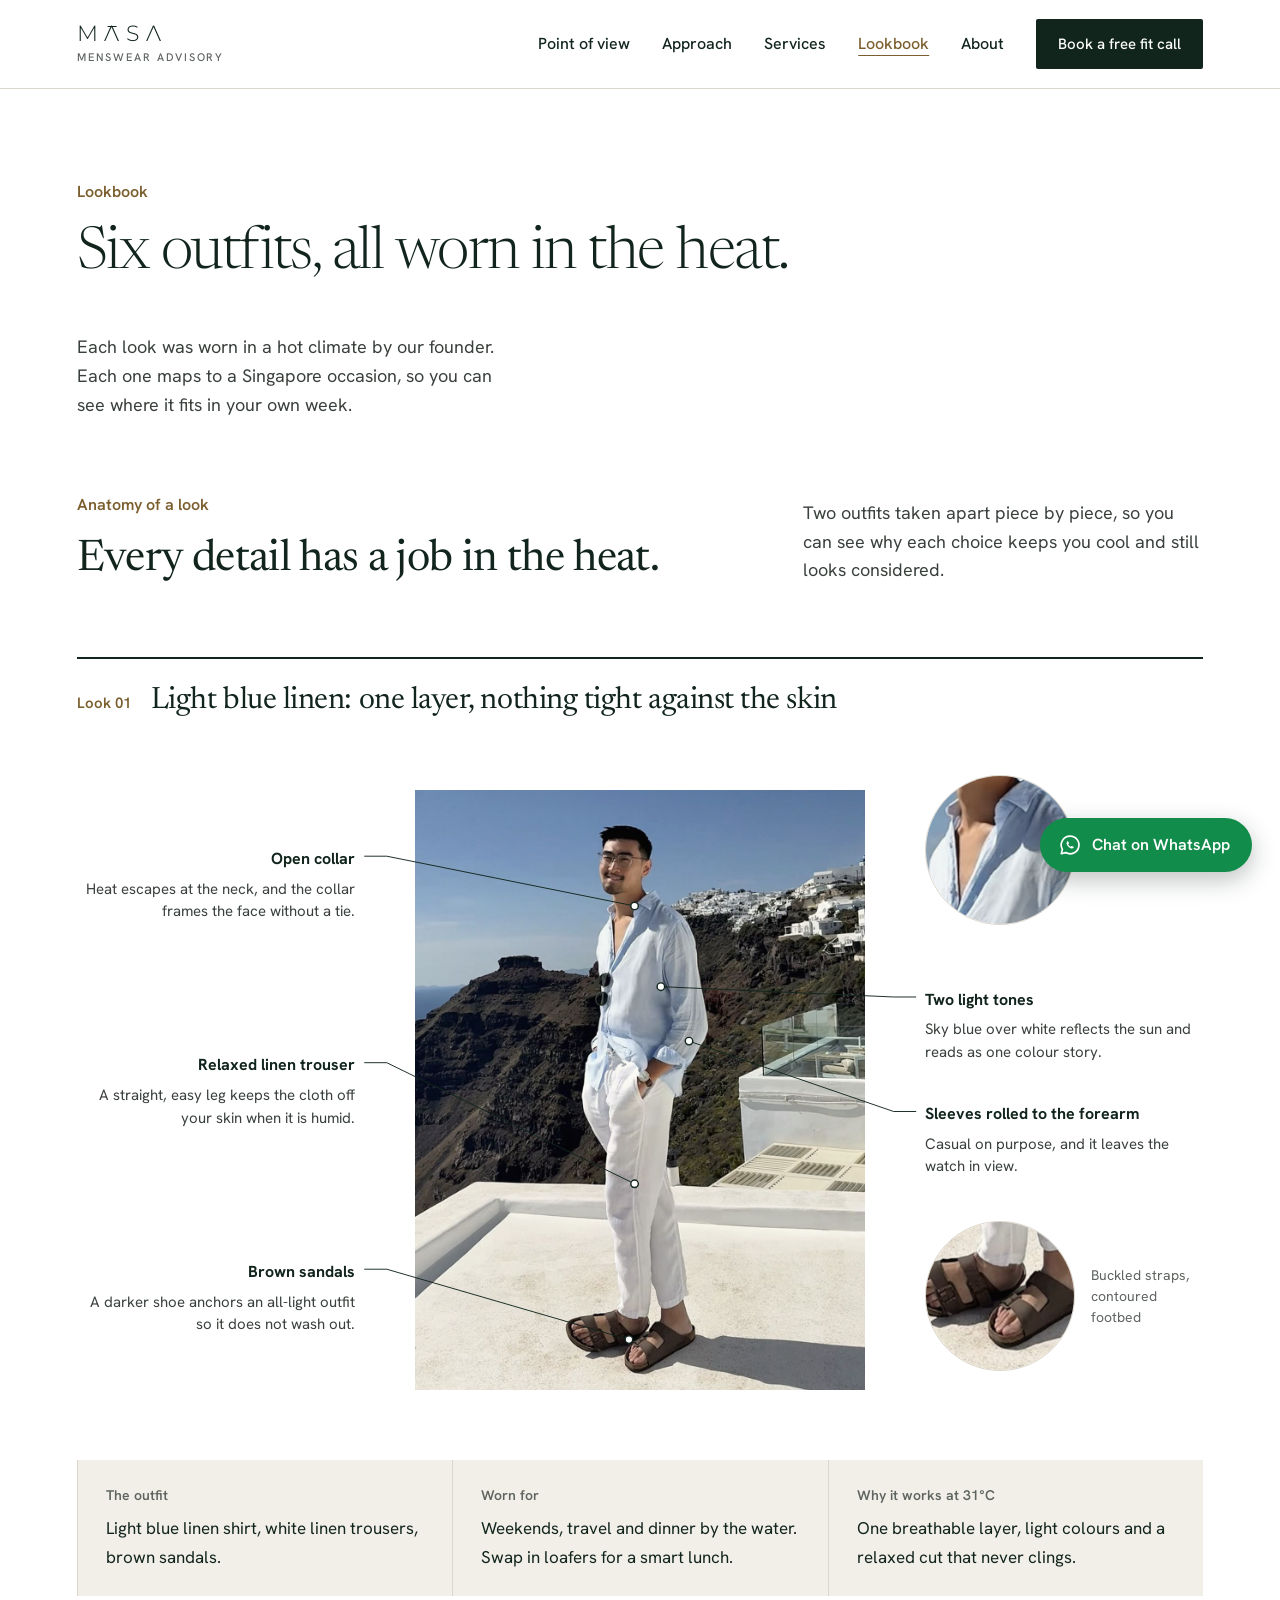
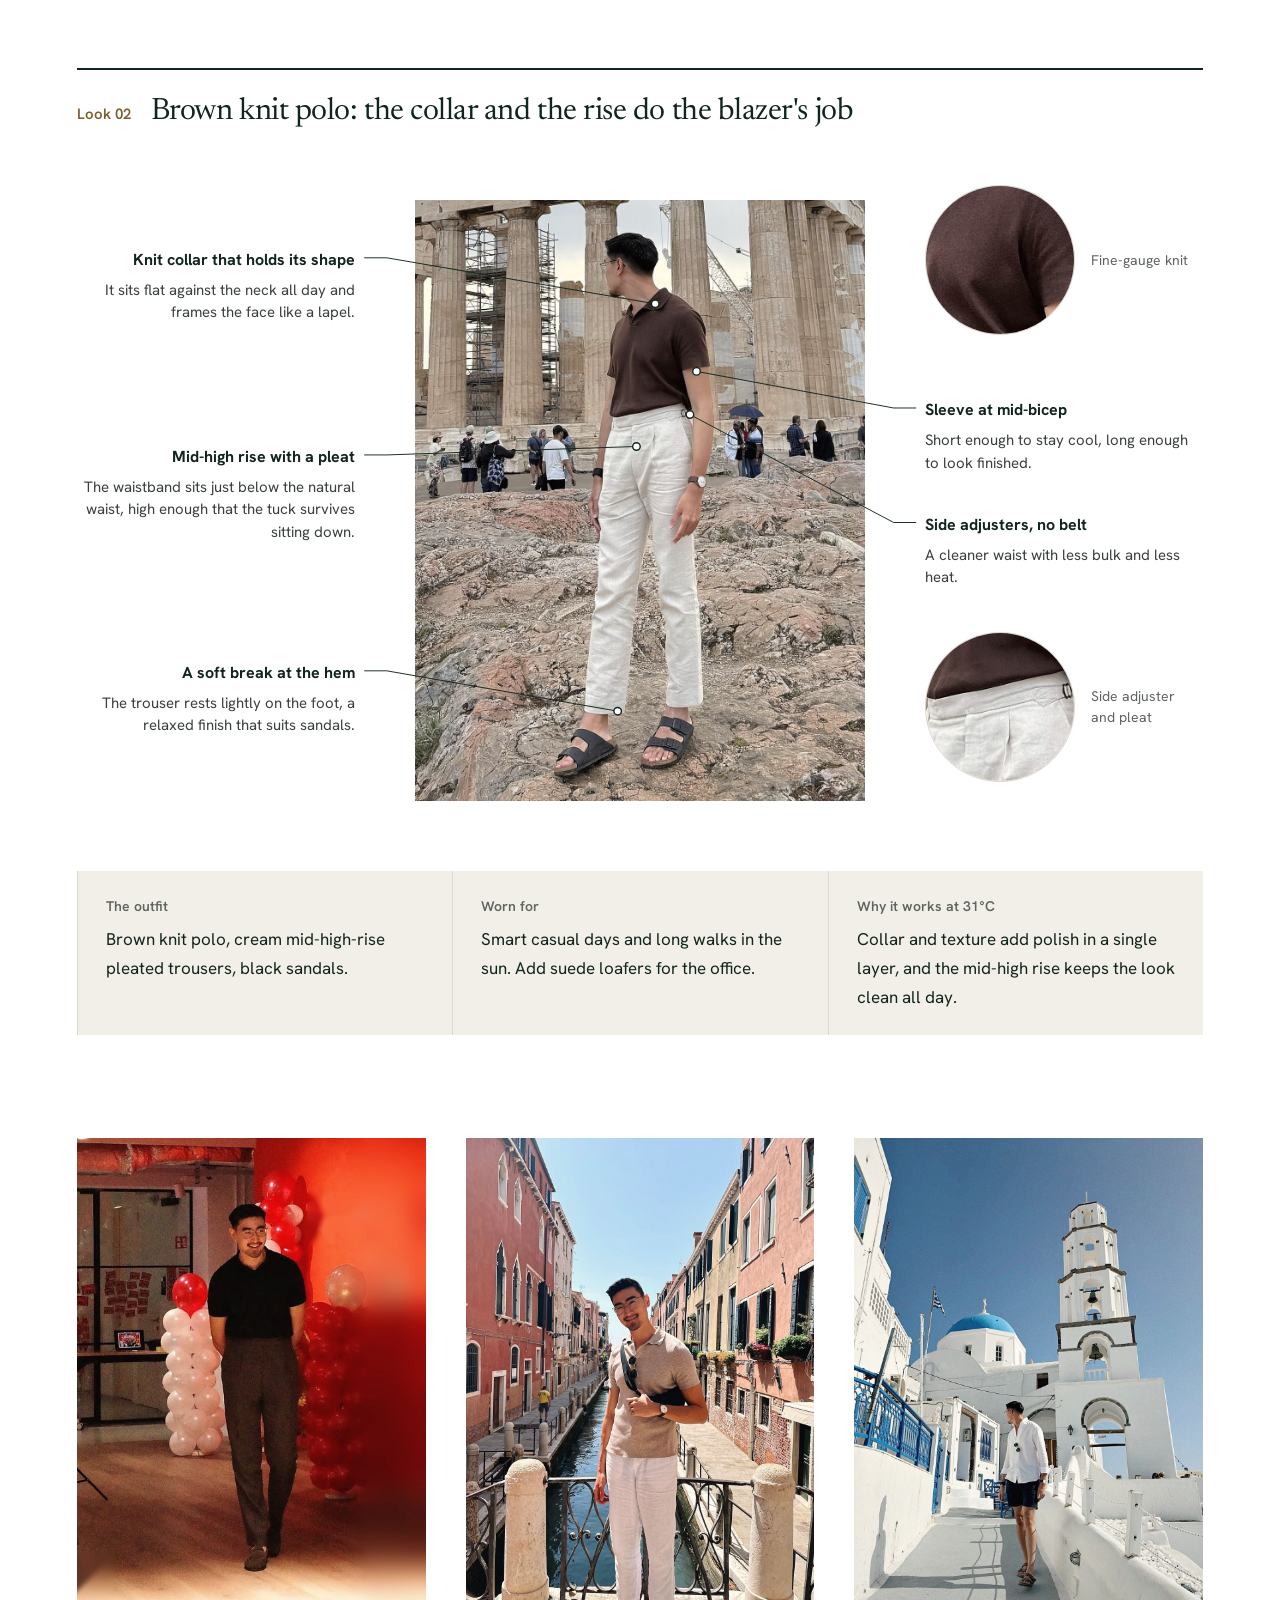
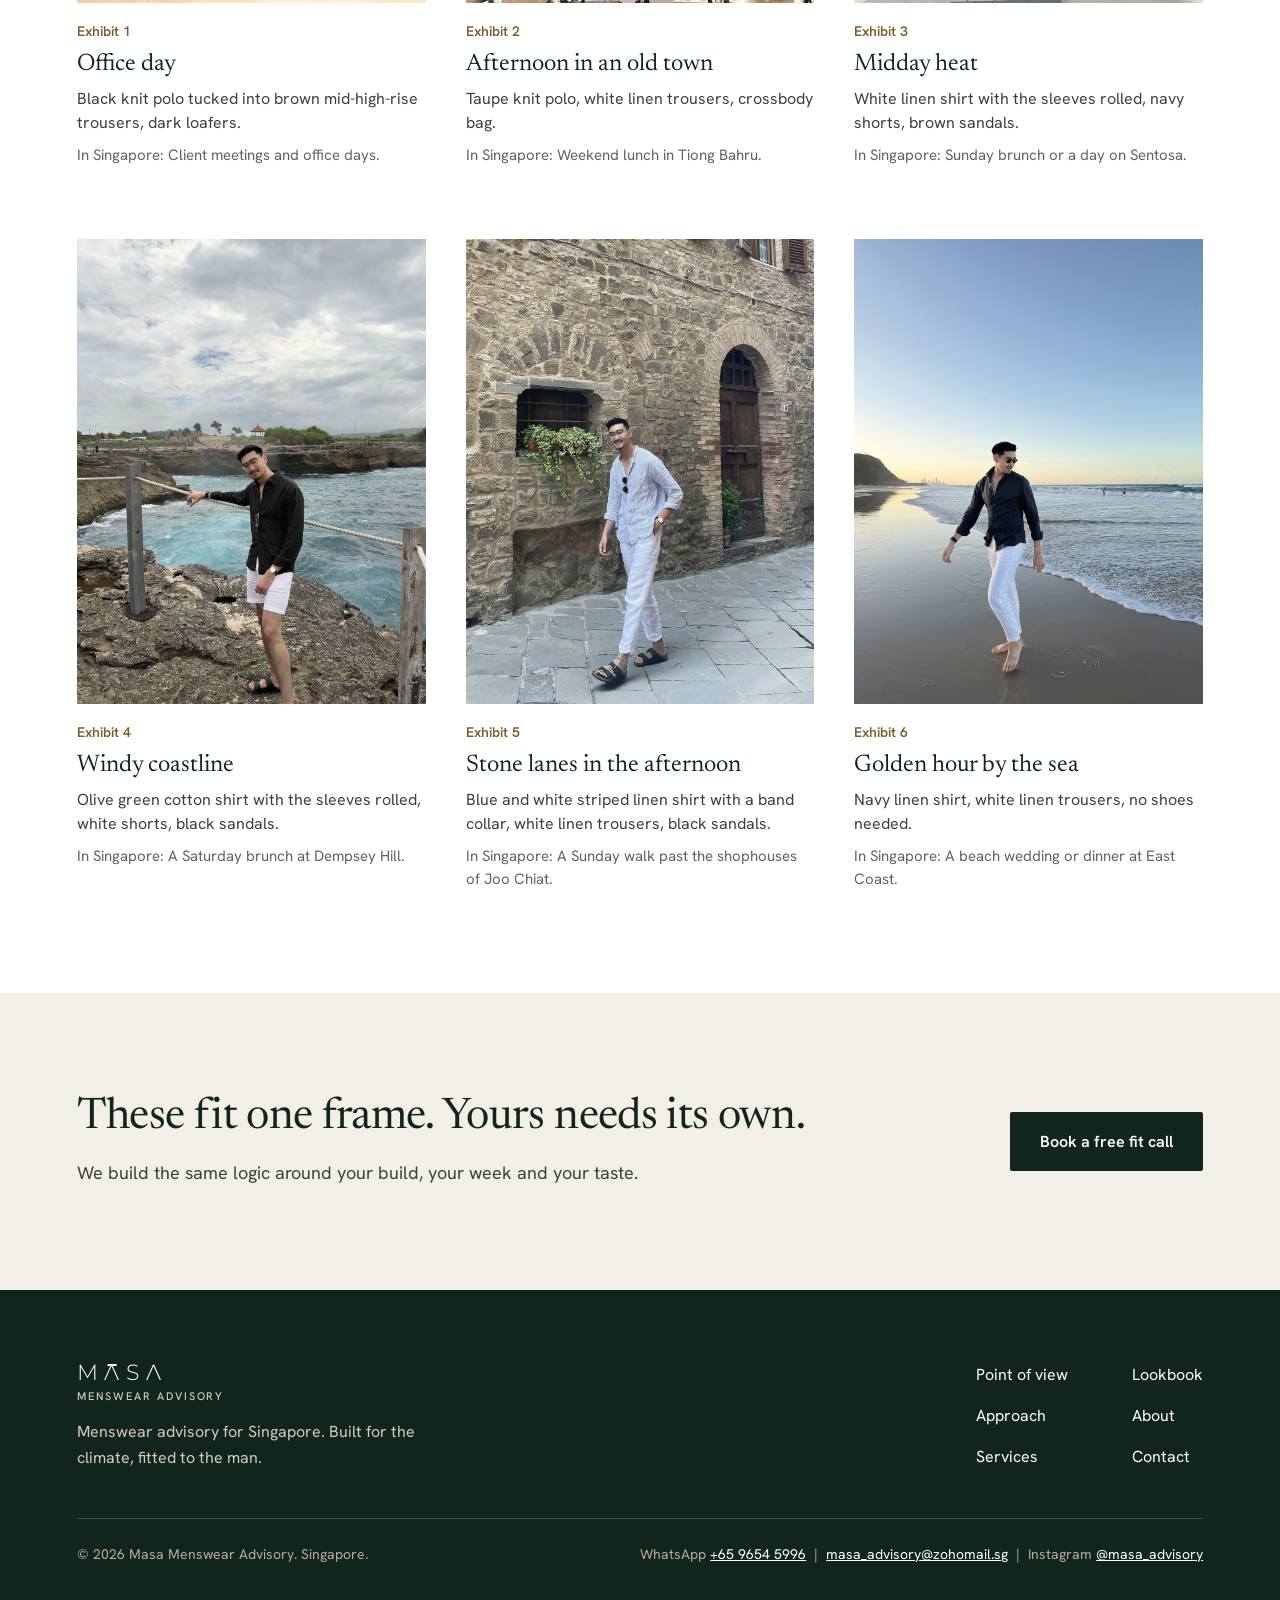
==== lookbook.html @ 7ecc82b3 "Add files via upload" ====
<!doctype html>
<html lang="en-SG">
<head>
<meta charset="utf-8">
<meta name="viewport" content="width=device-width, initial-scale=1, viewport-fit=cover">
<title>Lookbook | Masa Menswear Advisory</title>
<meta name="description" content="Masa is a menswear advisory for Singapore. Personal styling built around your frame and 31°C, with a free 30-minute fit call on WhatsApp.">
<meta property="og:title" content="Lookbook | Masa Menswear Advisory">
<meta property="og:description" content="Masa is a menswear advisory for Singapore. Personal styling built around your frame and 31°C, with a free 30-minute fit call on WhatsApp.">
<meta property="og:type" content="website">
<meta property="og:image" content="assets/img/og-image.jpg">
<meta name="theme-color" content="#12251D">
<link rel="icon" type="image/png" href="assets/img/favicon.png">
<link rel="apple-touch-icon" href="assets/img/apple-touch-icon.png">
<link rel="preconnect" href="https://fonts.googleapis.com">
<link rel="preconnect" href="https://fonts.gstatic.com" crossorigin>
<link rel="stylesheet" href="https://fonts.googleapis.com/css2?family=Hanken+Grotesk:wght@400;500;600&family=Montserrat:wght@300;400&family=Newsreader:opsz,wght@6..72,300;6..72,400;6..72,500&display=swap">
<link rel="stylesheet" href="assets/css/style.css">
</head>
<body>
<header class="site-header"><div class="wrap">
<a class="logo" href="index.html" aria-label="Masa Menswear Advisory home"><span class="word" aria-hidden="true">M<span class="a1">&#923;</span>S&#923;</span><span class="sub">Menswear Advisory</span></a>
<button class="menu-btn" aria-label="Open menu" aria-expanded="false" aria-controls="nav"><span></span><span></span></button>
<nav class="nav" id="nav" aria-label="Main"><a href="about.html#pov">Point of view</a><a href="index.html#approach">Approach</a><a href="services.html">Services</a><a href="lookbook.html" aria-current="page">Lookbook</a><a href="about.html">About</a><a class="btn" href="https://wa.me/6596545996?text=Hi%2C%20I%20found%20Masa%20Menswear%20Advisory%20and%20would%20like%20to%20book%20a%20fit%20call." target="_blank" rel="noopener">Book a free fit call</a></nav>
</div></header>
<main>

<section class="wrap" style="padding:clamp(56px,7vw,96px) var(--pad) 72px" aria-label="Lookbook introduction"><div class="split">
<div style="max-width:760px"><p class="label">Lookbook</p><h1 style="font-size:clamp(38px,4.6vw,64px)">Six outfits, all worn in the heat.</h1></div>
<p style="max-width:420px">Each look was worn in a hot climate by our founder. Each one maps to a Singapore occasion, so you can see where it fits in your own week.</p>
</div></section>
<section class="wrap" style="padding-bottom:clamp(64px,8vw,120px)" aria-label="Anatomy of a look">
<div class="split"><div><p class="label">Anatomy of a look</p><h2 style="max-width:720px">Every detail has a job in the heat.</h2></div><p style="max-width:400px">Two outfits taken apart piece by piece, so you can see why each choice keeps you cool and still looks considered.</p></div>
<article class="look">
<div class="look-head"><span>Look 01</span><h3>Light blue linen: one layer, nothing tight against the skin</h3></div>
<div class="stage"><img src="assets/img/anat-cliff.jpg" alt="Light blue linen shirt, white linen trousers and brown sandals on a clifftop terrace" loading="lazy"><svg viewBox="0 0 1200 720" aria-hidden="true"><polyline points="306,111 330,111 594,164" fill="none" stroke="#12251D" stroke-width="1"/><circle cx="594" cy="164" r="4" fill="#fff" stroke="#12251D" stroke-width="1.5"/><polyline points="306,331 330,331 594,460" fill="none" stroke="#12251D" stroke-width="1"/><circle cx="594" cy="460" r="4" fill="#fff" stroke="#12251D" stroke-width="1.5"/><polyline points="306,551 330,551 588,626" fill="none" stroke="#12251D" stroke-width="1"/><circle cx="588" cy="626" r="4" fill="#fff" stroke="#12251D" stroke-width="1.5"/><polyline points="894,261 870,261 622,250" fill="none" stroke="#12251D" stroke-width="1"/><circle cx="622" cy="250" r="4" fill="#fff" stroke="#12251D" stroke-width="1.5"/><polyline points="894,383 870,383 652,308" fill="none" stroke="#12251D" stroke-width="1"/><circle cx="652" cy="308" r="4" fill="#fff" stroke="#12251D" stroke-width="1.5"/></svg><div class="co l" style="top:13.889%"><b>Open collar</b><span>Heat escapes at the neck, and the collar frames the face without a tie.</span></div><div class="co l" style="top:44.444%"><b>Relaxed linen trouser</b><span>A straight, easy leg keeps the cloth off your skin when it is humid.</span></div><div class="co l" style="top:75.000%"><b>Brown sandals</b><span>A darker shoe anchors an all-light outfit so it does not wash out.</span></div><div class="co r" style="top:34.722%"><b>Two light tones</b><span>Sky blue over white reflects the sun and reads as one colour story.</span></div><div class="co r" style="top:51.667%"><b>Sleeves rolled to the forearm</b><span>Casual on purpose, and it leaves the watch in view.</span></div><figure class="det" style="top:3.333%"><img src="assets/img/det-collar.jpg" alt="Linen shirt, soft collar" loading="lazy"><figcaption>Linen shirt, soft collar</figcaption></figure><figure class="det" style="top:69.444%"><img src="assets/img/det-sandals.jpg" alt="Buckled straps, contoured footbed" loading="lazy"><figcaption>Buckled straps, contoured footbed</figcaption></figure><div aria-hidden="true" style="position:absolute;inset:0"><span class="num-dot" aria-hidden="true" style="left:48.750%;top:19.375%">1</span><span class="num-dot" aria-hidden="true" style="left:48.750%;top:65.625%">2</span><span class="num-dot" aria-hidden="true" style="left:47.500%;top:91.562%">3</span><span class="num-dot" aria-hidden="true" style="left:54.583%;top:32.812%">4</span><span class="num-dot" aria-hidden="true" style="left:60.833%;top:41.875%">5</span></div></div>
<ol class="stack-list"><li><div><b>Open collar</b>Heat escapes at the neck, and the collar frames the face without a tie.</div></li><li><div><b>Relaxed linen trouser</b>A straight, easy leg keeps the cloth off your skin when it is humid.</div></li><li><div><b>Brown sandals</b>A darker shoe anchors an all-light outfit so it does not wash out.</div></li><li><div><b>Two light tones</b>Sky blue over white reflects the sun and reads as one colour story.</div></li><li><div><b>Sleeves rolled to the forearm</b>Casual on purpose, and it leaves the watch in view.</div></li></ol>
<div class="dets"><figure><img src="assets/img/det-collar.jpg" alt="Linen shirt, soft collar" loading="lazy"><figcaption style="width:130px">Linen shirt, soft collar</figcaption></figure><figure><img src="assets/img/det-sandals.jpg" alt="Buckled straps, contoured footbed" loading="lazy"><figcaption style="width:130px">Buckled straps, contoured footbed</figcaption></figure></div>
<div class="spec"><div><small>The outfit</small><span>Light blue linen shirt, white linen trousers, brown sandals.</span></div><div><small>Worn for</small><span>Weekends, travel and dinner by the water. Swap in loafers for a smart lunch.</span></div><div><small>Why it works at 31°C</small><span>One breathable layer, light colours and a relaxed cut that never clings.</span></div></div>
</article><article class="look">
<div class="look-head"><span>Look 02</span><h3>Brown knit polo: the collar and the rise do the blazer&#39;s job</h3></div>
<div class="stage"><img src="assets/img/anat-acro2.jpg" alt="Brown knit polo tucked into cream mid-high-rise trousers with black sandals" loading="lazy"><svg viewBox="0 0 1200 720" aria-hidden="true"><polyline points="306,101 330,101 616,150" fill="none" stroke="#12251D" stroke-width="1"/><circle cx="616" cy="150" r="4" fill="#fff" stroke="#12251D" stroke-width="1.5"/><polyline points="306,311 330,311 596,302" fill="none" stroke="#12251D" stroke-width="1"/><circle cx="596" cy="302" r="4" fill="#fff" stroke="#12251D" stroke-width="1.5"/><polyline points="306,541 330,541 576,584" fill="none" stroke="#12251D" stroke-width="1"/><circle cx="576" cy="584" r="4" fill="#fff" stroke="#12251D" stroke-width="1.5"/><polyline points="894,261 870,261 660,222" fill="none" stroke="#12251D" stroke-width="1"/><circle cx="660" cy="222" r="4" fill="#fff" stroke="#12251D" stroke-width="1.5"/><polyline points="894,383 870,383 653,268" fill="none" stroke="#12251D" stroke-width="1"/><circle cx="653" cy="268" r="4" fill="#fff" stroke="#12251D" stroke-width="1.5"/></svg><div class="co l" style="top:12.500%"><b>Knit collar that holds its shape</b><span>It sits flat against the neck all day and frames the face like a lapel.</span></div><div class="co l" style="top:41.667%"><b>Mid-high rise with a pleat</b><span>The waistband sits just below the natural waist, high enough that the tuck survives sitting down.</span></div><div class="co l" style="top:73.611%"><b>A soft break at the hem</b><span>The trouser rests lightly on the foot, a relaxed finish that suits sandals.</span></div><div class="co r" style="top:34.722%"><b>Sleeve at mid-bicep</b><span>Short enough to stay cool, long enough to look finished.</span></div><div class="co r" style="top:51.667%"><b>Side adjusters, no belt</b><span>A cleaner waist with less bulk and less heat.</span></div><figure class="det" style="top:3.333%"><img src="assets/img/det-knit.jpg" alt="Fine-gauge knit" loading="lazy"><figcaption>Fine-gauge knit</figcaption></figure><figure class="det" style="top:69.444%"><img src="assets/img/det-waist.jpg" alt="Side adjuster and pleat" loading="lazy"><figcaption>Side adjuster and pleat</figcaption></figure><div aria-hidden="true" style="position:absolute;inset:0"><span class="num-dot" aria-hidden="true" style="left:53.333%;top:17.188%">1</span><span class="num-dot" aria-hidden="true" style="left:49.167%;top:40.938%">2</span><span class="num-dot" aria-hidden="true" style="left:45.000%;top:85.000%">3</span><span class="num-dot" aria-hidden="true" style="left:62.500%;top:28.438%">4</span><span class="num-dot" aria-hidden="true" style="left:61.042%;top:35.625%">5</span></div></div>
<ol class="stack-list"><li><div><b>Knit collar that holds its shape</b>It sits flat against the neck all day and frames the face like a lapel.</div></li><li><div><b>Mid-high rise with a pleat</b>The waistband sits just below the natural waist, high enough that the tuck survives sitting down.</div></li><li><div><b>A soft break at the hem</b>The trouser rests lightly on the foot, a relaxed finish that suits sandals.</div></li><li><div><b>Sleeve at mid-bicep</b>Short enough to stay cool, long enough to look finished.</div></li><li><div><b>Side adjusters, no belt</b>A cleaner waist with less bulk and less heat.</div></li></ol>
<div class="dets"><figure><img src="assets/img/det-knit.jpg" alt="Fine-gauge knit" loading="lazy"><figcaption style="width:130px">Fine-gauge knit</figcaption></figure><figure><img src="assets/img/det-waist.jpg" alt="Side adjuster and pleat" loading="lazy"><figcaption style="width:130px">Side adjuster and pleat</figcaption></figure></div>
<div class="spec"><div><small>The outfit</small><span>Brown knit polo, cream mid-high-rise pleated trousers, black sandals.</span></div><div><small>Worn for</small><span>Smart casual days and long walks in the sun. Add suede loafers for the office.</span></div><div><small>Why it works at 31°C</small><span>Collar and texture add polish in a single layer, and the mid-high rise keeps the look clean all day.</span></div></div>
</article>
</section>
<section class="wrap" style="padding-bottom:clamp(64px,8vw,120px)" aria-label="Exhibits"><div class="grid3" style="row-gap:72px"><figure class="exhibit"><img class="ph" src="assets/img/redroom.jpg" alt="Office day: Black knit polo tucked into brown mid-high-rise trousers, dark loafers." loading="lazy"><figcaption style="margin:0"><span class="n">Exhibit 1</span><span class="t">Office day</span><span class="o">Black knit polo tucked into brown mid-high-rise trousers, dark loafers.</span><span class="s">In Singapore: Client meetings and office days.</span></figcaption></figure><figure class="exhibit"><img class="ph" src="assets/img/canal.jpg" alt="Afternoon in an old town: Taupe knit polo, white linen trousers, crossbody bag." loading="lazy"><figcaption style="margin:0"><span class="n">Exhibit 2</span><span class="t">Afternoon in an old town</span><span class="o">Taupe knit polo, white linen trousers, crossbody bag.</span><span class="s">In Singapore: Weekend lunch in Tiong Bahru.</span></figcaption></figure><figure class="exhibit"><img class="ph" src="assets/img/church.jpg" alt="Midday heat: White linen shirt with the sleeves rolled, navy shorts, brown sandals." loading="lazy"><figcaption style="margin:0"><span class="n">Exhibit 3</span><span class="t">Midday heat</span><span class="o">White linen shirt with the sleeves rolled, navy shorts, brown sandals.</span><span class="s">In Singapore: Sunday brunch or a day on Sentosa.</span></figcaption></figure><figure class="exhibit"><img class="ph" src="assets/img/coast.jpg" alt="Windy coastline: Olive green cotton shirt with the sleeves rolled, white shorts, black sandals." loading="lazy"><figcaption style="margin:0"><span class="n">Exhibit 4</span><span class="t">Windy coastline</span><span class="o">Olive green cotton shirt with the sleeves rolled, white shorts, black sandals.</span><span class="s">In Singapore: A Saturday brunch at Dempsey Hill.</span></figcaption></figure><figure class="exhibit"><img class="ph" src="assets/img/tuscany.jpg" alt="Stone lanes in the afternoon: Blue and white striped linen shirt with a band collar, white linen trousers, black sandals." loading="lazy"><figcaption style="margin:0"><span class="n">Exhibit 5</span><span class="t">Stone lanes in the afternoon</span><span class="o">Blue and white striped linen shirt with a band collar, white linen trousers, black sandals.</span><span class="s">In Singapore: A Sunday walk past the shophouses of Joo Chiat.</span></figcaption></figure><figure class="exhibit"><img class="ph" src="assets/img/beach.jpg" alt="Golden hour by the sea: Navy linen shirt, white linen trousers, no shoes needed." loading="lazy"><figcaption style="margin:0"><span class="n">Exhibit 6</span><span class="t">Golden hour by the sea</span><span class="o">Navy linen shirt, white linen trousers, no shoes needed.</span><span class="s">In Singapore: A beach wedding or dinner at East Coast.</span></figcaption></figure></div></section>
<section class="mist section" aria-label="Next step"><div class="wrap split" style="align-items:center"><div><h2>These fit one frame. Yours needs its own.</h2><p style="margin-top:16px">We build the same logic around your build, your week and your taste.</p></div><a class="btn" href="https://wa.me/6596545996?text=Hi%2C%20I%20found%20Masa%20Menswear%20Advisory%20and%20would%20like%20to%20book%20a%20fit%20call." target="_blank" rel="noopener">Book a free fit call</a></div></section>
</main>
<footer class="site-footer"><div class="wrap">
<div class="foot-top">
<div style="max-width:360px"><a class="logo" href="index.html" aria-label="Masa Menswear Advisory home"><span class="word" aria-hidden="true">M<span class="a1">&#923;</span>S&#923;</span><span class="sub">Menswear Advisory</span></a><p style="margin-top:16px;font-size:16px">Menswear advisory for Singapore. Built for the climate, fitted to the man.</p></div>
<div class="foot-links"><a href="about.html#pov">Point of view</a><a href="lookbook.html">Lookbook</a><a href="index.html#approach">Approach</a><a href="about.html">About</a><a href="services.html">Services</a><a href="about.html#contact">Contact</a></div>
</div>
<div class="foot-bottom"><span>&copy; 2026 Masa Menswear Advisory. Singapore.</span><span>WhatsApp <a href="https://wa.me/6596545996?text=Hi%2C%20I%20found%20Masa%20Menswear%20Advisory%20and%20would%20like%20to%20book%20a%20fit%20call." target="_blank" rel="noopener">+65 9654 5996</a> &nbsp;|&nbsp; <a href="mailto:masa_advisory@zohomail.sg">masa_advisory@zohomail.sg</a> &nbsp;|&nbsp; Instagram <a href="https://www.instagram.com/masa_advisory/" target="_blank" rel="noopener">@masa_advisory</a></span></div>
</div></footer>
<a class="wa" href="https://wa.me/6596545996?text=Hi%2C%20I%20found%20Masa%20Menswear%20Advisory%20and%20would%20like%20to%20book%20a%20fit%20call." target="_blank" rel="noopener" aria-label="Chat on WhatsApp"><svg width="24" height="24" viewBox="0 0 24 24" fill="none" aria-hidden="true"><path d="M12 3.2a8.8 8.8 0 0 0-7.6 13.2L3.3 20.7l4.4-1.1A8.8 8.8 0 1 0 12 3.2Z" stroke="#fff" stroke-width="1.7" stroke-linejoin="round"/><path d="M9.2 8.4c.3-.3.8-.3 1 .1l.7 1.5c.1.3 0 .6-.2.8l-.5.5c.5 1.1 1.4 2 2.5 2.5l.5-.5c.2-.2.5-.3.8-.2l1.5.7c.4.2.4.7.1 1-.6.7-1.5 1-2.4.7-2.1-.7-3.8-2.4-4.5-4.5-.3-.9 0-1.8.5-2.6Z" fill="#fff"/></svg><span>Chat on WhatsApp</span></a>
<script>
(function(){var b=document.querySelector('.menu-btn'),n=document.getElementById('nav');if(!b)return;b.addEventListener('click',function(){var o=n.classList.toggle('open');b.setAttribute('aria-expanded',o)});n.addEventListener('click',function(e){if(e.target.tagName==='A'){n.classList.remove('open');b.setAttribute('aria-expanded','false')}})})();
</script>
</body>
</html>
---- assets/css/style.css ----
:root{
  --ink:#12251D; --body:#3A413C; --muted:#5E645F; --rule:#DCD7CC; --mist:#F2EFE8;
  --acc:#7A5E2E; --acc-dark:#CFC2A6; --band:#1A352B; --on-dark:#D3CDBE; --on-dark-2:#B5AE9E;
  --serif:'Newsreader',Georgia,'Times New Roman',serif;
  --sans:'Hanken Grotesk','Helvetica Neue',Helvetica,Arial,sans-serif;
  --mont:'Montserrat','Helvetica Neue',Arial,sans-serif;
  --pad:clamp(20px,6vw,120px); --max:1200px;
}
*,*::before,*::after{box-sizing:border-box}
html{scroll-behavior:smooth;-webkit-text-size-adjust:100%}
body{margin:0;background:#fff;color:var(--body);font-family:var(--sans);font-size:18px;line-height:1.6;-webkit-font-smoothing:antialiased}
img{max-width:100%;display:block}
a{color:var(--ink)}
a:hover{color:var(--acc)}
:focus-visible{outline:2px solid var(--acc);outline-offset:3px}
h1,h2,h3{font-family:var(--serif);font-weight:400;color:var(--ink);margin:0;letter-spacing:-.015em}
h1{font-weight:300;font-size:clamp(40px,5.6vw,76px);line-height:1.04;letter-spacing:-.025em}
h2{font-size:clamp(30px,3.4vw,48px);line-height:1.1}
p{margin:0}
.wrap{max-width:calc(var(--max) + 2*var(--pad));margin:0 auto;padding:0 var(--pad)}
.section{padding-top:clamp(64px,8vw,120px);padding-bottom:clamp(64px,8vw,120px)}
.mist{background:var(--mist)}
.dark{background:var(--ink);color:var(--on-dark)}
.dark h2,.dark h3{color:#fff}
.band{background:var(--band);color:#E4DECF}
.band h2{color:#fff}
.label{font-size:16px;font-weight:600;color:var(--acc);margin:0 0 20px}
.lead{font-size:clamp(18px,1.5vw,20px);max-width:620px}
.muted{color:var(--muted)}
.stack>*+*{margin-top:24px}
.btn{display:inline-block;background:var(--ink);color:#fff;padding:17px 30px;font-size:16px;font-weight:600;border-radius:2px;text-decoration:none;border:0;font-family:var(--sans);cursor:pointer;text-align:center}
.btn:hover{background:#1F3A2F;color:#fff}
.btn-light{background:#fff;color:var(--ink)}
.btn-light:hover{background:#ECE7DB;color:var(--ink)}
.tlink{font-weight:600;text-underline-offset:6px}
.row{display:flex;flex-wrap:wrap;gap:32px;align-items:center}
.split{display:flex;justify-content:space-between;align-items:flex-end;gap:48px;flex-wrap:wrap}
figcaption{font-size:14px;line-height:1.5;color:var(--muted);margin-top:14px}
.ph{width:100%;aspect-ratio:3/4;object-fit:cover}

/* header */
.site-header{border-bottom:1px solid var(--rule);background:#fff;position:sticky;top:0;z-index:40}
.site-header .wrap{height:88px;display:flex;align-items:center;justify-content:space-between;gap:24px}
.logo{display:flex;flex-direction:column;gap:6px;text-decoration:none;color:var(--ink)}
.logo .word{font-family:var(--mont);font-weight:300;font-size:22px;line-height:1;letter-spacing:.3em;margin-right:-.3em}
.logo .a1{position:relative;display:inline-block}
.logo .a1::before{content:"";position:absolute;left:calc(50% - .15em);top:.1em;width:.4em;height:max(1.5px,.065em);background:currentColor;transform:translateX(-50%)}
.logo .sub{font-size:11px;font-weight:500;line-height:1.2;letter-spacing:.18em;text-transform:uppercase;color:var(--muted)}
.logo:hover{color:var(--ink)}
.nav{display:flex;align-items:center;gap:32px}
.nav a{text-decoration:none;font-size:16px;font-weight:500}
.nav a:hover,.nav a[aria-current]{color:var(--acc);text-decoration:underline;text-underline-offset:6px}
.nav .btn{font-size:15px;padding:13px 22px;text-decoration:none}
.nav .btn:hover{color:#fff}
.menu-btn{display:none;background:none;border:0;width:44px;height:44px;cursor:pointer;padding:10px}
.menu-btn span{display:block;height:1.6px;background:var(--ink);margin:6px 0}
@media (max-width:980px){
  .menu-btn{display:block}
  .nav{display:none;position:absolute;top:88px;left:0;right:0;background:#fff;border-bottom:1px solid var(--rule);flex-direction:column;align-items:flex-start;padding:16px var(--pad) 28px;gap:18px}
  .nav.open{display:flex}
}

/* hero */
.hero{display:grid;grid-template-columns:7fr 5fr;gap:32px;align-items:end;padding-top:clamp(40px,6vw,80px);padding-bottom:clamp(64px,7vw,104px)}
.hero .copy{padding-bottom:40px}
.hero .copy>*+*{margin-top:30px}
@media (max-width:900px){.hero{grid-template-columns:1fr}.hero .copy{padding-bottom:0}}

/* climate band */
.facts{display:grid;grid-template-columns:repeat(3,1fr);gap:32px;margin-top:56px}
.fact{border-top:1px solid rgba(255,255,255,.25);padding-top:24px}
.fact b{display:block;font-family:var(--serif);font-weight:400;font-size:clamp(44px,4.5vw,60px);line-height:1;color:#fff;margin-bottom:8px}
.statement{font-family:var(--serif);font-size:clamp(26px,2.9vw,40px);line-height:1.2;color:#fff;max-width:920px}
@media (max-width:700px){.facts{grid-template-columns:1fr;gap:20px}}

/* levers */
.levers{display:grid;grid-template-columns:repeat(4,1fr);gap:40px;margin-top:64px}
.lever{border-top:2px solid var(--ink);padding-top:28px}
.lever h3{font-size:30px;margin-bottom:16px}
.lever .ex{color:var(--acc);font-weight:500;font-size:16px;margin-top:16px}
@media (max-width:1000px){.levers{grid-template-columns:repeat(2,1fr)}}
@media (max-width:600px){.levers{grid-template-columns:1fr;gap:32px}}

/* frame */
.frame{display:grid;grid-template-columns:5fr 1fr 6fr;gap:0;align-items:start}
.frame>figure{grid-column:1;margin:0}
.frame>.copy{grid-column:3}
.rows{margin-top:8px}
.rows div{display:grid;grid-template-columns:2fr 3fr;gap:32px;padding:22px 0;border-top:1px solid var(--rule)}
.rows div:last-child{border-bottom:1px solid var(--rule)}
.rows b{color:var(--ink);font-weight:600}
@media (max-width:900px){.frame{grid-template-columns:1fr}.frame>.copy{grid-column:1;margin-top:40px}.rows div{grid-template-columns:1fr;gap:6px}}

/* grids of cards */
.grid3{display:grid;grid-template-columns:repeat(3,1fr);gap:40px 40px}
.grid2{display:grid;grid-template-columns:repeat(2,1fr);gap:56px}
@media (max-width:900px){.grid3{grid-template-columns:repeat(2,1fr)}}
@media (max-width:600px){.grid3,.grid2{grid-template-columns:1fr}}
.exhibit{margin:0}
.exhibit .n{font-size:14px;font-weight:600;color:var(--acc);display:block;margin-top:18px}
.exhibit .t{font-family:var(--serif);font-size:24px;line-height:1.2;color:var(--ink);display:block;margin-top:8px}
.exhibit .o{font-size:16px;line-height:1.55;color:var(--body);display:block;margin-top:8px}
.exhibit .s{font-size:15px;line-height:1.5;color:var(--muted);display:block;margin-top:8px}
.card{display:block;text-decoration:none;color:var(--ink)}
.card:hover h3{text-decoration:underline;text-underline-offset:5px;text-decoration-thickness:1px}
.card .k{font-size:14px;font-weight:600;color:var(--acc);display:block;margin:20px 0 12px}
.card h3{font-size:28px;line-height:1.2;margin-bottom:12px}
.card p{font-size:17px;line-height:1.55;color:var(--body)}

/* services */
.entry{background:var(--mist);padding:40px 48px;display:grid;grid-template-columns:3fr 6fr 3fr;gap:32px;align-items:center}
.entry .price{text-align:right}
.price b{font-family:var(--serif);font-weight:400;font-size:44px;line-height:1;color:var(--ink);display:block}
.price small{font-size:15px;color:var(--muted)}
@media (max-width:900px){.entry{grid-template-columns:1fr;padding:32px}.entry .price{text-align:left}}
.tier{border-top:3px solid var(--ink);padding-top:28px}
.tier.rec{border-top-color:var(--acc)}
.tier .badge{display:inline-block;background:var(--acc);color:#fff;font-size:14px;font-weight:600;padding:6px 12px;border-radius:2px;margin-bottom:20px}
.tier .spacer{display:block;height:34px;margin-bottom:20px}
.tier h3{font-size:34px;line-height:1.15;margin-bottom:18px}
.tier .price{margin-bottom:22px}
.tier .price small{display:block;margin-top:8px}
.tier .k{font-size:14px;font-weight:600;color:var(--muted);display:block;margin:20px 0 6px}
.tier ul{margin:0;padding-left:20px;font-size:17px;line-height:1.5}
.tier li+li{margin-top:8px}
.terms div{border-top:1px solid var(--rule);padding-top:20px;font-size:16px}
.terms b{display:block;color:var(--ink);margin-bottom:6px}
.faq{display:grid;grid-template-columns:repeat(2,1fr);column-gap:56px}
.faq div{border-top:1px solid var(--rule);padding:28px 0}
.faq h3{font-size:24px;line-height:1.25;margin-bottom:10px}
.faq p{font-size:17px}
@media (max-width:800px){.faq{grid-template-columns:1fr}}
.steps{list-style:none;margin:56px 0 0;padding:0;display:grid;grid-template-columns:repeat(4,1fr);gap:40px}
.steps li{border-top:1px solid rgba(255,255,255,.25);padding-top:24px}
.steps .num{font-family:var(--serif);font-size:44px;line-height:1;color:var(--acc-dark);display:block}
.steps .st{font-family:var(--serif);font-size:26px;color:#fff;display:block;margin:14px 0}
.steps p{font-size:17px}
@media (max-width:900px){.steps{grid-template-columns:repeat(2,1fr)}}
@media (max-width:560px){.steps{grid-template-columns:1fr}}

/* anatomy */
.look{margin-top:72px}
.look-head{display:flex;align-items:baseline;gap:20px;border-top:2px solid var(--ink);padding-top:24px;flex-wrap:wrap}
.look-head span{font-size:15px;font-weight:600;color:var(--acc)}
.look-head h3{font-size:clamp(24px,2.4vw,32px);line-height:1.2}
.stage{position:relative;width:100%;aspect-ratio:1200/720;margin-top:32px}
.stage>img{position:absolute;left:30%;top:5.555%;width:40%;height:88.888%;object-fit:cover}
.stage>svg{position:absolute;inset:0;width:100%;height:100%;pointer-events:none}
.co{position:absolute;width:24.67%;display:flex;flex-direction:column;gap:6px}
.co.l{left:0;text-align:right}
.co.r{left:75.33%}
.co b{font-size:16px;color:var(--ink)}
.co span{font-size:15px;line-height:1.5}
.det{position:absolute;left:75.33%;display:flex;align-items:center;gap:16px;margin:0}
.det img{width:clamp(96px,12.5vw,150px);aspect-ratio:1;border-radius:50%;object-fit:cover;border:1px solid var(--rule)}
.det figcaption{margin:0;width:120px}
.num-dot{display:none}
.spec{display:grid;grid-template-columns:repeat(3,1fr);background:var(--mist);margin-top:32px}
.spec div{padding:24px 28px;border-left:1px solid var(--rule)}
.spec small{display:block;font-size:14px;font-weight:600;color:var(--muted);margin-bottom:8px}
.spec span{font-size:17px;line-height:1.5;color:var(--ink)}
.stack-list{display:none}
@media (max-width:1080px){
  .stage{aspect-ratio:3/4;max-width:520px;margin-left:auto;margin-right:auto}
  .stage>img{left:0;top:0;width:100%;height:100%}
  .stage>svg,.stage .co,.stage .det{display:none}
  .num-dot{display:flex;position:absolute;width:26px;height:26px;margin:-13px 0 0 -13px;border-radius:50%;background:#fff;border:1.5px solid var(--ink);font-size:13px;font-weight:600;color:var(--ink);align-items:center;justify-content:center}
  .stack-list{display:block;list-style:none;margin:28px auto 0;padding:0;max-width:640px;counter-reset:c}
  .stack-list li{display:grid;grid-template-columns:34px 1fr;gap:12px;padding:16px 0;border-top:1px solid var(--rule)}
  .stack-list li::before{counter-increment:c;content:counter(c);width:26px;height:26px;border-radius:50%;border:1.5px solid var(--ink);display:flex;align-items:center;justify-content:center;font-size:13px;font-weight:600;color:var(--ink)}
  .stack-list b{display:block;color:var(--ink)}
  .dets{display:flex;gap:20px;justify-content:center;margin-top:24px;flex-wrap:wrap}
  .dets figure{margin:0;text-align:center}
  .dets img{width:120px;aspect-ratio:1;border-radius:50%;object-fit:cover;border:1px solid var(--rule);margin:0 auto}
  .spec{grid-template-columns:1fr}
  .spec div{border-left:0;border-top:1px solid var(--rule)}
}
@media (min-width:1081px){.dets{display:none}}

/* about + contact */
.about{display:grid;grid-template-columns:6fr 1fr 5fr;align-items:start}
.about>.copy{grid-column:1}
.about>figure{grid-column:3;margin:0}
.pov{display:grid;grid-template-columns:5fr 1fr 6fr}
.pov>.head{grid-column:1}
.pov>.copy{grid-column:3}
blockquote{margin:16px 0 0;padding:28px 0 0;border-top:1px solid var(--rule);font-family:var(--serif);font-size:clamp(24px,2.3vw,30px);line-height:1.3;color:var(--ink)}
.contact{display:grid;grid-template-columns:5fr 1fr 6fr;align-items:start}
.contact>.copy{grid-column:1}
.contact>form{grid-column:3}
.details{border-top:1px solid var(--rule);padding-top:28px;display:flex;flex-direction:column;gap:18px}
.details small{display:block;font-size:14px;font-weight:600;color:var(--muted)}
.details a{font-size:18px;text-underline-offset:5px}
form.fit{background:#fff;padding:clamp(24px,4vw,48px);display:flex;flex-direction:column;gap:24px}
.two{display:grid;grid-template-columns:1fr 1fr;gap:20px}
.field{display:flex;flex-direction:column;gap:8px}
.field label{font-size:15px;font-weight:600;color:var(--ink)}
.field input,.field select,.field textarea{width:100%;font-family:var(--sans);font-size:17px;color:var(--ink);background:#fff;border:1px solid #8A8A80;border-radius:2px;padding:14px 16px}
.field textarea{resize:vertical;line-height:1.5}
.form-note{font-size:14px;color:var(--muted)}
@media (max-width:900px){
  .about,.pov,.contact{grid-template-columns:1fr}
  .about>figure,.pov>.copy,.contact>form{grid-column:1;margin-top:40px}
  .two{grid-template-columns:1fr}
}

/* article */
.art-head{display:grid;grid-template-columns:7fr 5fr;gap:32px;align-items:end;padding-top:clamp(40px,5vw,72px);padding-bottom:clamp(56px,7vw,104px)}
.art-head .copy>*+*{margin-top:28px}
.art-head h1{font-size:clamp(36px,4.4vw,60px)}
.art-body{max-width:687px;margin:0 auto;padding-bottom:clamp(64px,7vw,104px)}
.art-body>*+*{margin-top:24px}
.art-body h2{font-size:32px;line-height:1.2;margin-top:48px}
.art-body p{font-size:18px;line-height:1.7}
.art-body blockquote{border-bottom:1px solid var(--rule);padding:24px 0;margin:40px 0}
.brief{background:var(--mist);padding:32px 36px}
.brief b{color:var(--ink)}
.brief ul{margin:14px 0 0;padding-left:20px;font-size:17px;line-height:1.55}
.brief li+li{margin-top:12px}
.rel{display:grid;grid-template-columns:2fr 3fr;gap:28px;text-decoration:none;color:var(--ink)}
.rel:hover h3{text-decoration:underline;text-underline-offset:5px;text-decoration-thickness:1px}
.rel h3{font-size:26px;line-height:1.2;margin:12px 0}
.rel p{font-size:16px;color:var(--body)}
@media (max-width:900px){.art-head{grid-template-columns:1fr}}

/* footer */
.site-footer{background:var(--ink);color:var(--on-dark);padding:72px 0 56px}
.site-footer .logo{color:#fff}
.site-footer .logo .sub{color:var(--on-dark)}
.site-footer a{color:#fff}
.foot-top{display:flex;justify-content:space-between;gap:48px;flex-wrap:wrap}
.foot-links{display:grid;grid-template-columns:repeat(2,auto);column-gap:64px;row-gap:14px;font-size:16px}
.foot-links a{text-decoration:none}
.foot-links a:hover{text-decoration:underline;color:#fff}
.foot-bottom{border-top:1px solid rgba(255,255,255,.18);margin-top:48px;padding-top:24px;display:flex;justify-content:space-between;gap:16px;flex-wrap:wrap;font-size:14px;color:var(--on-dark-2)}

/* whatsapp */
.wa{position:fixed;right:28px;bottom:28px;z-index:60;display:flex;align-items:center;gap:10px;background:#128C4A;color:#fff;padding:14px 22px 14px 18px;border-radius:999px;font-size:16px;font-weight:600;text-decoration:none;box-shadow:0 8px 24px rgba(18,37,29,.28)}
.wa:hover{color:#fff;background:#0F7A40}
@media (max-width:600px){.wa{right:16px;bottom:18px;padding:16px}.wa span{display:none}}
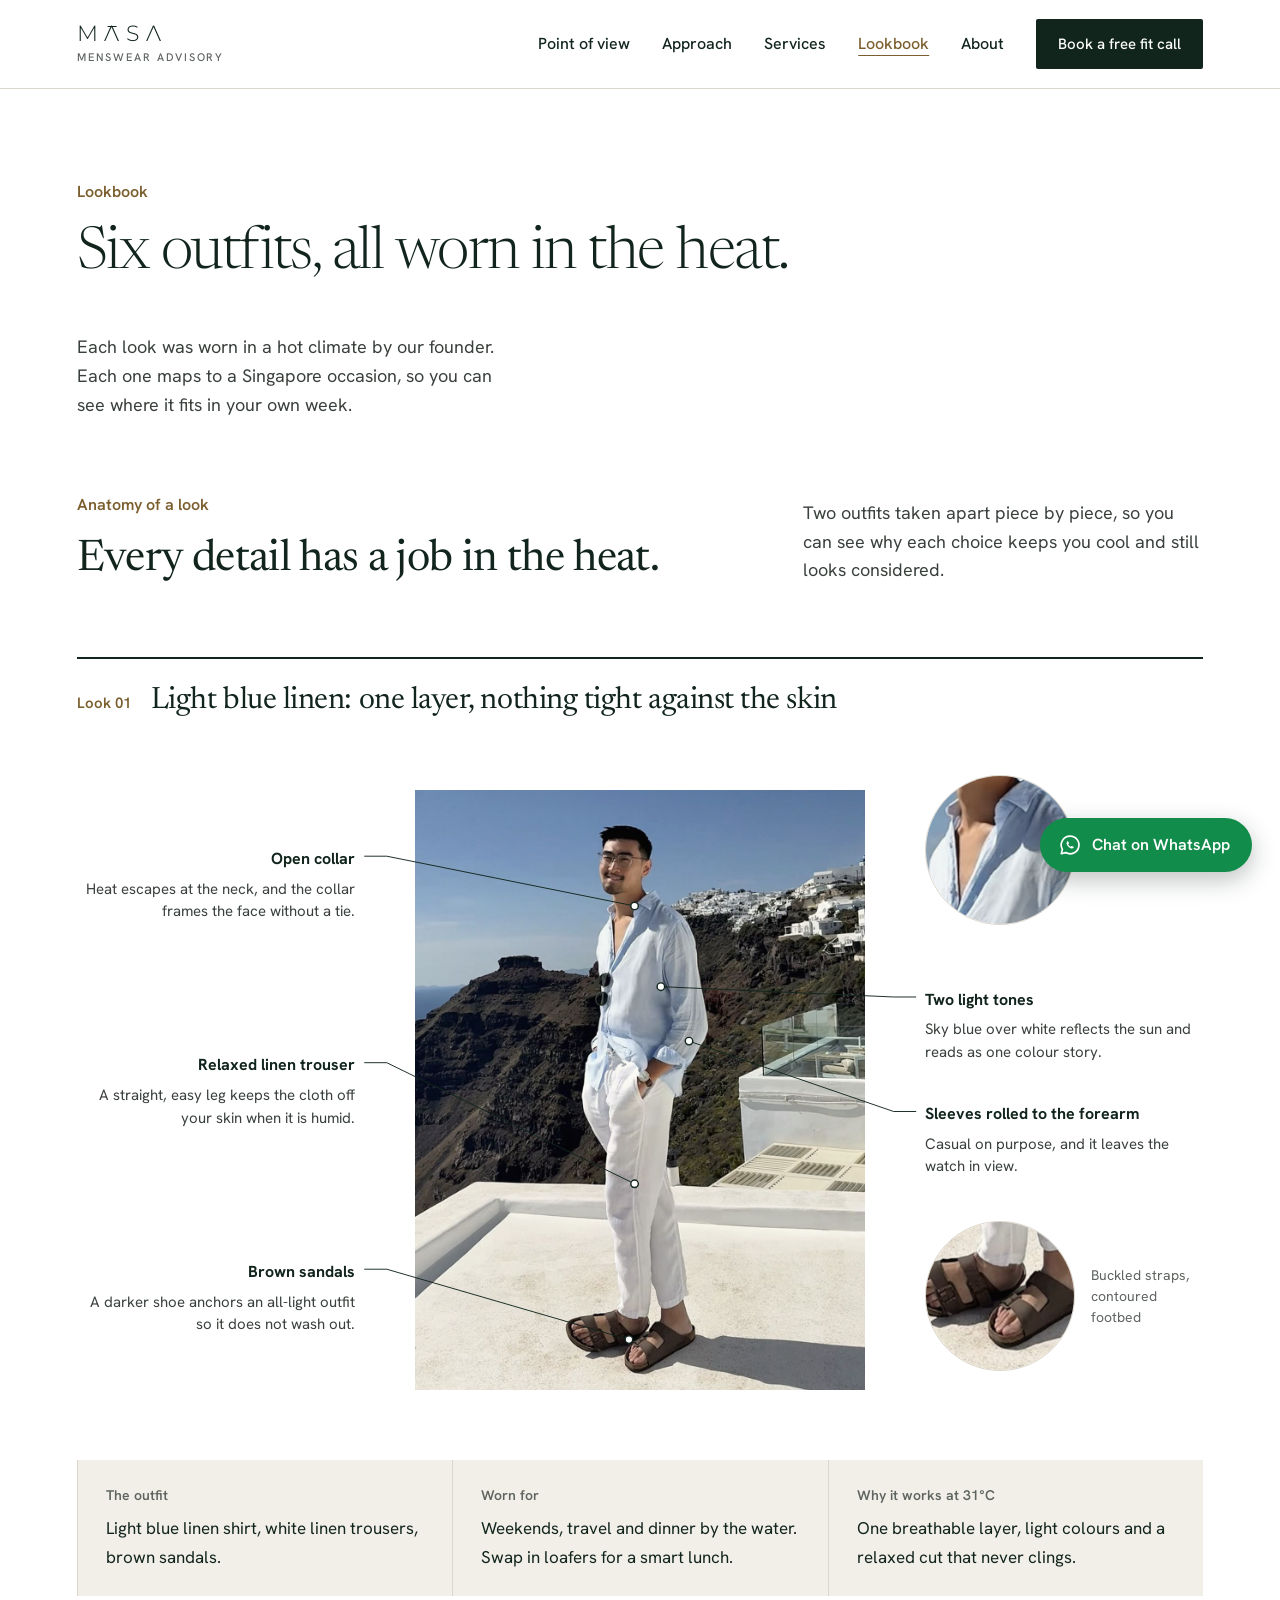
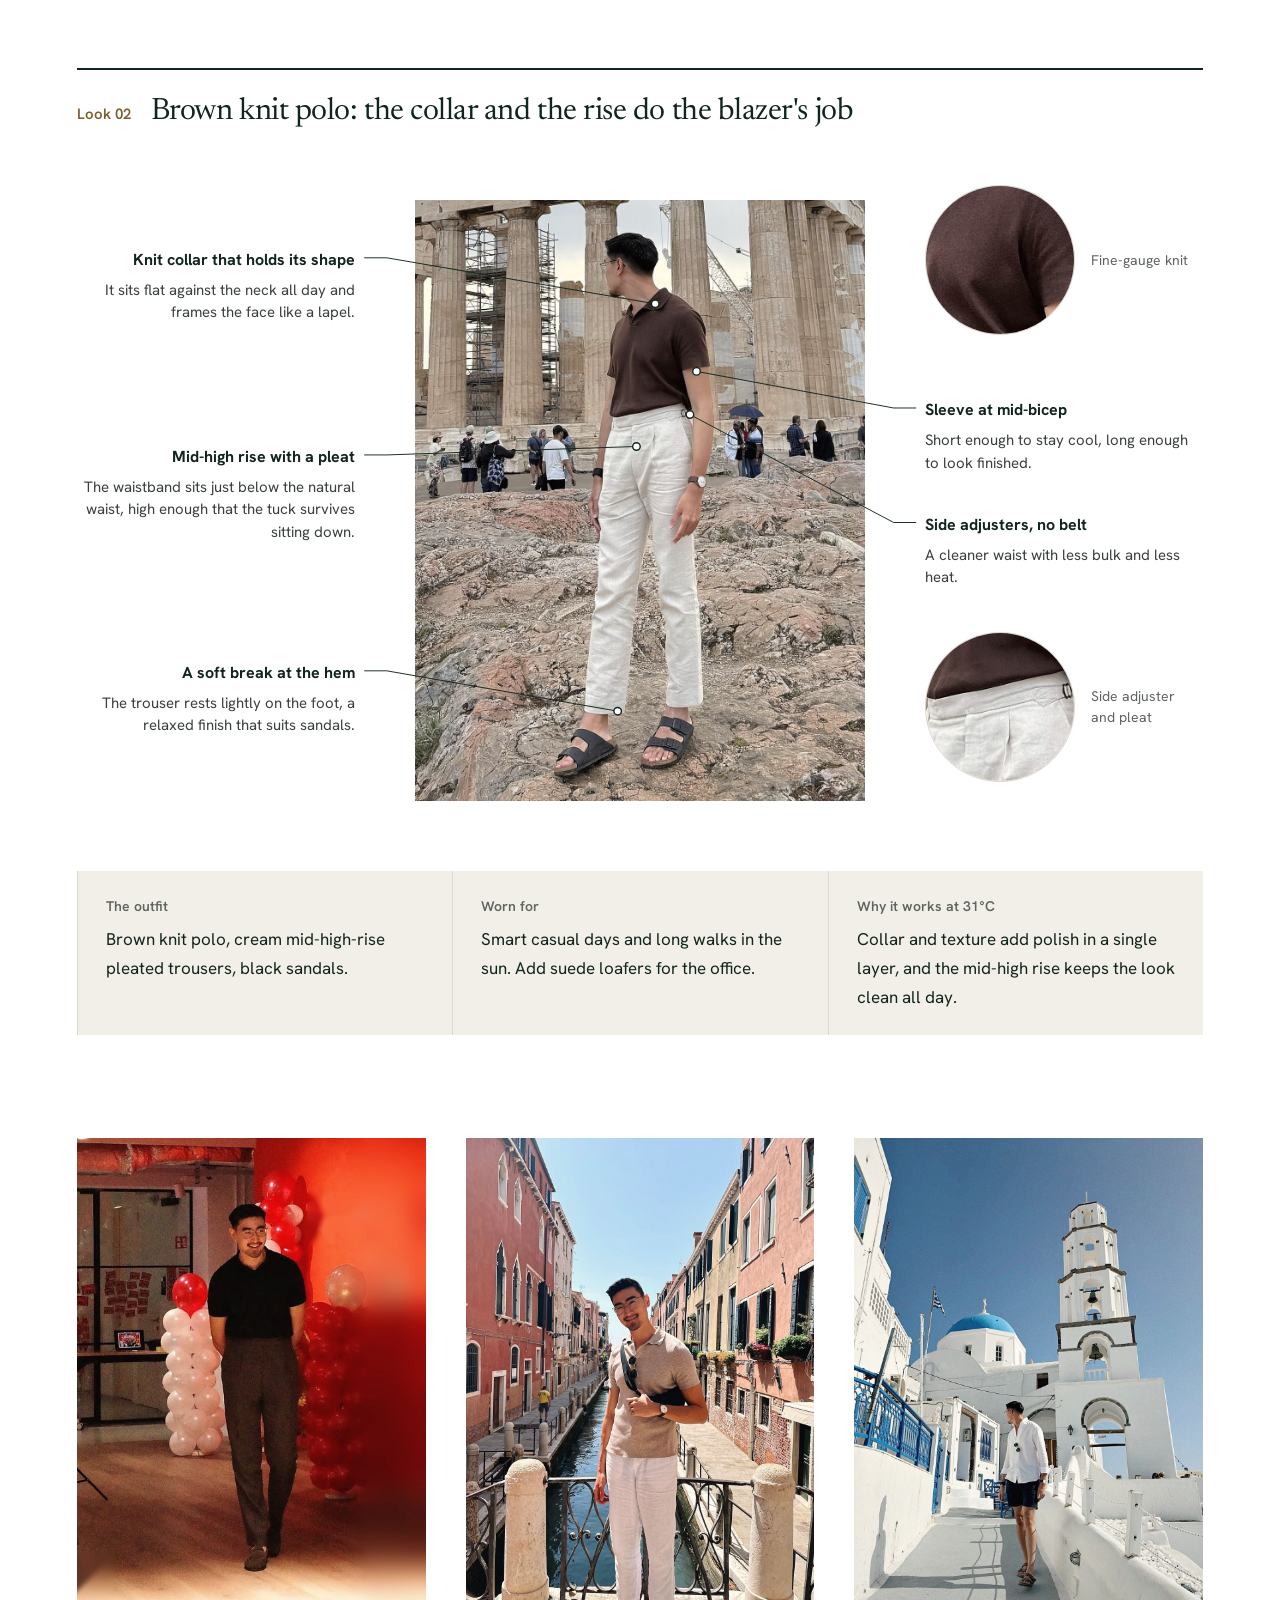
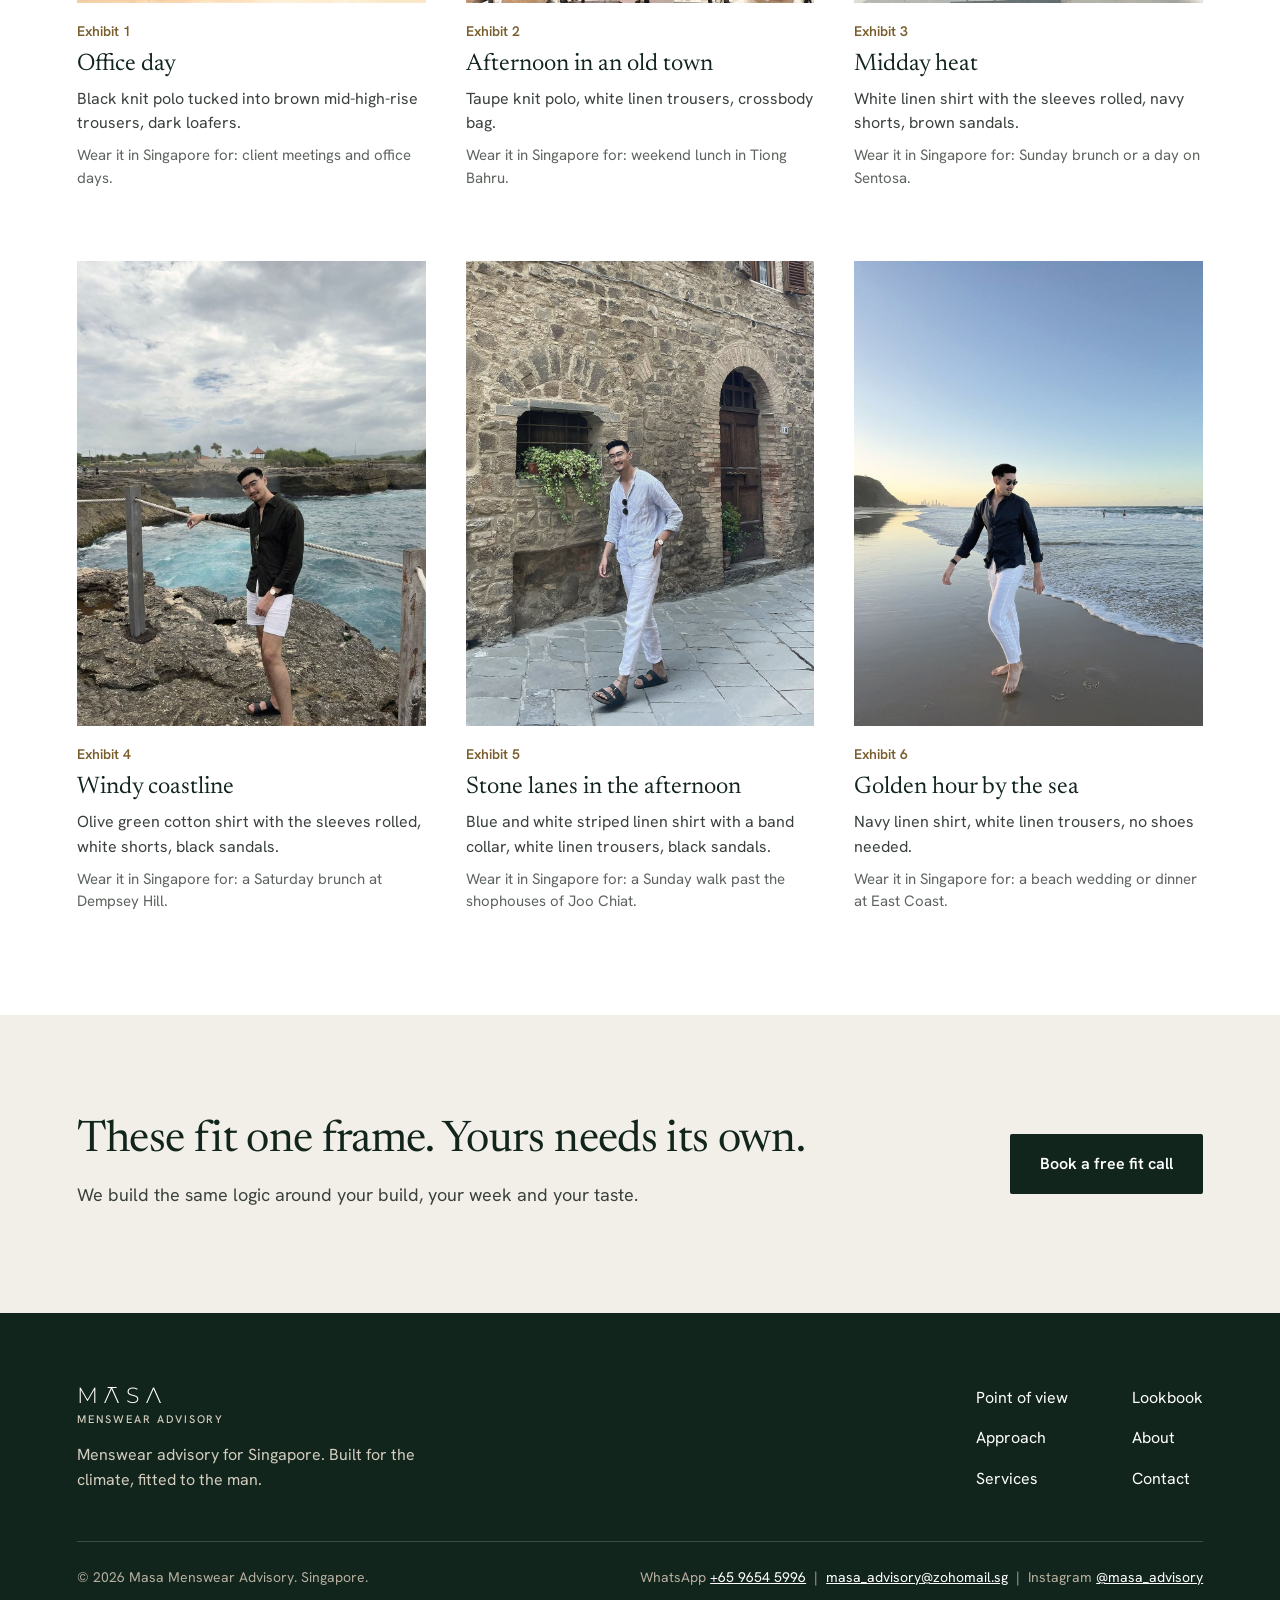
==== commit b11b0a33: "Add files via upload" ====
--- a/lookbook.html
+++ b/lookbook.html
@@ -45,7 +45,7 @@
 <div class="spec"><div><small>The outfit</small><span>Brown knit polo, cream mid-high-rise pleated trousers, black sandals.</span></div><div><small>Worn for</small><span>Smart casual days and long walks in the sun. Add suede loafers for the office.</span></div><div><small>Why it works at 31°C</small><span>Collar and texture add polish in a single layer, and the mid-high rise keeps the look clean all day.</span></div></div>
 </article>
 </section>
-<section class="wrap" style="padding-bottom:clamp(64px,8vw,120px)" aria-label="Exhibits"><div class="grid3" style="row-gap:72px"><figure class="exhibit"><img class="ph" src="assets/img/redroom.jpg" alt="Office day: Black knit polo tucked into brown mid-high-rise trousers, dark loafers." loading="lazy"><figcaption style="margin:0"><span class="n">Exhibit 1</span><span class="t">Office day</span><span class="o">Black knit polo tucked into brown mid-high-rise trousers, dark loafers.</span><span class="s">In Singapore: Client meetings and office days.</span></figcaption></figure><figure class="exhibit"><img class="ph" src="assets/img/canal.jpg" alt="Afternoon in an old town: Taupe knit polo, white linen trousers, crossbody bag." loading="lazy"><figcaption style="margin:0"><span class="n">Exhibit 2</span><span class="t">Afternoon in an old town</span><span class="o">Taupe knit polo, white linen trousers, crossbody bag.</span><span class="s">In Singapore: Weekend lunch in Tiong Bahru.</span></figcaption></figure><figure class="exhibit"><img class="ph" src="assets/img/church.jpg" alt="Midday heat: White linen shirt with the sleeves rolled, navy shorts, brown sandals." loading="lazy"><figcaption style="margin:0"><span class="n">Exhibit 3</span><span class="t">Midday heat</span><span class="o">White linen shirt with the sleeves rolled, navy shorts, brown sandals.</span><span class="s">In Singapore: Sunday brunch or a day on Sentosa.</span></figcaption></figure><figure class="exhibit"><img class="ph" src="assets/img/coast.jpg" alt="Windy coastline: Olive green cotton shirt with the sleeves rolled, white shorts, black sandals." loading="lazy"><figcaption style="margin:0"><span class="n">Exhibit 4</span><span class="t">Windy coastline</span><span class="o">Olive green cotton shirt with the sleeves rolled, white shorts, black sandals.</span><span class="s">In Singapore: A Saturday brunch at Dempsey Hill.</span></figcaption></figure><figure class="exhibit"><img class="ph" src="assets/img/tuscany.jpg" alt="Stone lanes in the afternoon: Blue and white striped linen shirt with a band collar, white linen trousers, black sandals." loading="lazy"><figcaption style="margin:0"><span class="n">Exhibit 5</span><span class="t">Stone lanes in the afternoon</span><span class="o">Blue and white striped linen shirt with a band collar, white linen trousers, black sandals.</span><span class="s">In Singapore: A Sunday walk past the shophouses of Joo Chiat.</span></figcaption></figure><figure class="exhibit"><img class="ph" src="assets/img/beach.jpg" alt="Golden hour by the sea: Navy linen shirt, white linen trousers, no shoes needed." loading="lazy"><figcaption style="margin:0"><span class="n">Exhibit 6</span><span class="t">Golden hour by the sea</span><span class="o">Navy linen shirt, white linen trousers, no shoes needed.</span><span class="s">In Singapore: A beach wedding or dinner at East Coast.</span></figcaption></figure></div></section>
+<section class="wrap" style="padding-bottom:clamp(64px,8vw,120px)" aria-label="Exhibits"><div class="grid3" style="row-gap:72px"><figure class="exhibit"><img class="ph" src="assets/img/redroom.jpg" alt="Office day: Black knit polo tucked into brown mid-high-rise trousers, dark loafers." loading="lazy"><figcaption style="margin:0"><span class="n">Exhibit 1</span><span class="t">Office day</span><span class="o">Black knit polo tucked into brown mid-high-rise trousers, dark loafers.</span><span class="s">Wear it in Singapore for: client meetings and office days.</span></figcaption></figure><figure class="exhibit"><img class="ph" src="assets/img/canal.jpg" alt="Afternoon in an old town: Taupe knit polo, white linen trousers, crossbody bag." loading="lazy"><figcaption style="margin:0"><span class="n">Exhibit 2</span><span class="t">Afternoon in an old town</span><span class="o">Taupe knit polo, white linen trousers, crossbody bag.</span><span class="s">Wear it in Singapore for: weekend lunch in Tiong Bahru.</span></figcaption></figure><figure class="exhibit"><img class="ph" src="assets/img/church.jpg" alt="Midday heat: White linen shirt with the sleeves rolled, navy shorts, brown sandals." loading="lazy"><figcaption style="margin:0"><span class="n">Exhibit 3</span><span class="t">Midday heat</span><span class="o">White linen shirt with the sleeves rolled, navy shorts, brown sandals.</span><span class="s">Wear it in Singapore for: Sunday brunch or a day on Sentosa.</span></figcaption></figure><figure class="exhibit"><img class="ph" src="assets/img/coast.jpg" alt="Windy coastline: Olive green cotton shirt with the sleeves rolled, white shorts, black sandals." loading="lazy"><figcaption style="margin:0"><span class="n">Exhibit 4</span><span class="t">Windy coastline</span><span class="o">Olive green cotton shirt with the sleeves rolled, white shorts, black sandals.</span><span class="s">Wear it in Singapore for: a Saturday brunch at Dempsey Hill.</span></figcaption></figure><figure class="exhibit"><img class="ph" src="assets/img/tuscany.jpg" alt="Stone lanes in the afternoon: Blue and white striped linen shirt with a band collar, white linen trousers, black sandals." loading="lazy"><figcaption style="margin:0"><span class="n">Exhibit 5</span><span class="t">Stone lanes in the afternoon</span><span class="o">Blue and white striped linen shirt with a band collar, white linen trousers, black sandals.</span><span class="s">Wear it in Singapore for: a Sunday walk past the shophouses of Joo Chiat.</span></figcaption></figure><figure class="exhibit"><img class="ph" src="assets/img/beach.jpg" alt="Golden hour by the sea: Navy linen shirt, white linen trousers, no shoes needed." loading="lazy"><figcaption style="margin:0"><span class="n">Exhibit 6</span><span class="t">Golden hour by the sea</span><span class="o">Navy linen shirt, white linen trousers, no shoes needed.</span><span class="s">Wear it in Singapore for: a beach wedding or dinner at East Coast.</span></figcaption></figure></div></section>
 <section class="mist section" aria-label="Next step"><div class="wrap split" style="align-items:center"><div><h2>These fit one frame. Yours needs its own.</h2><p style="margin-top:16px">We build the same logic around your build, your week and your taste.</p></div><a class="btn" href="https://wa.me/6596545996?text=Hi%2C%20I%20found%20Masa%20Menswear%20Advisory%20and%20would%20like%20to%20book%20a%20fit%20call." target="_blank" rel="noopener">Book a free fit call</a></div></section>
 </main>
 <footer class="site-footer"><div class="wrap">
